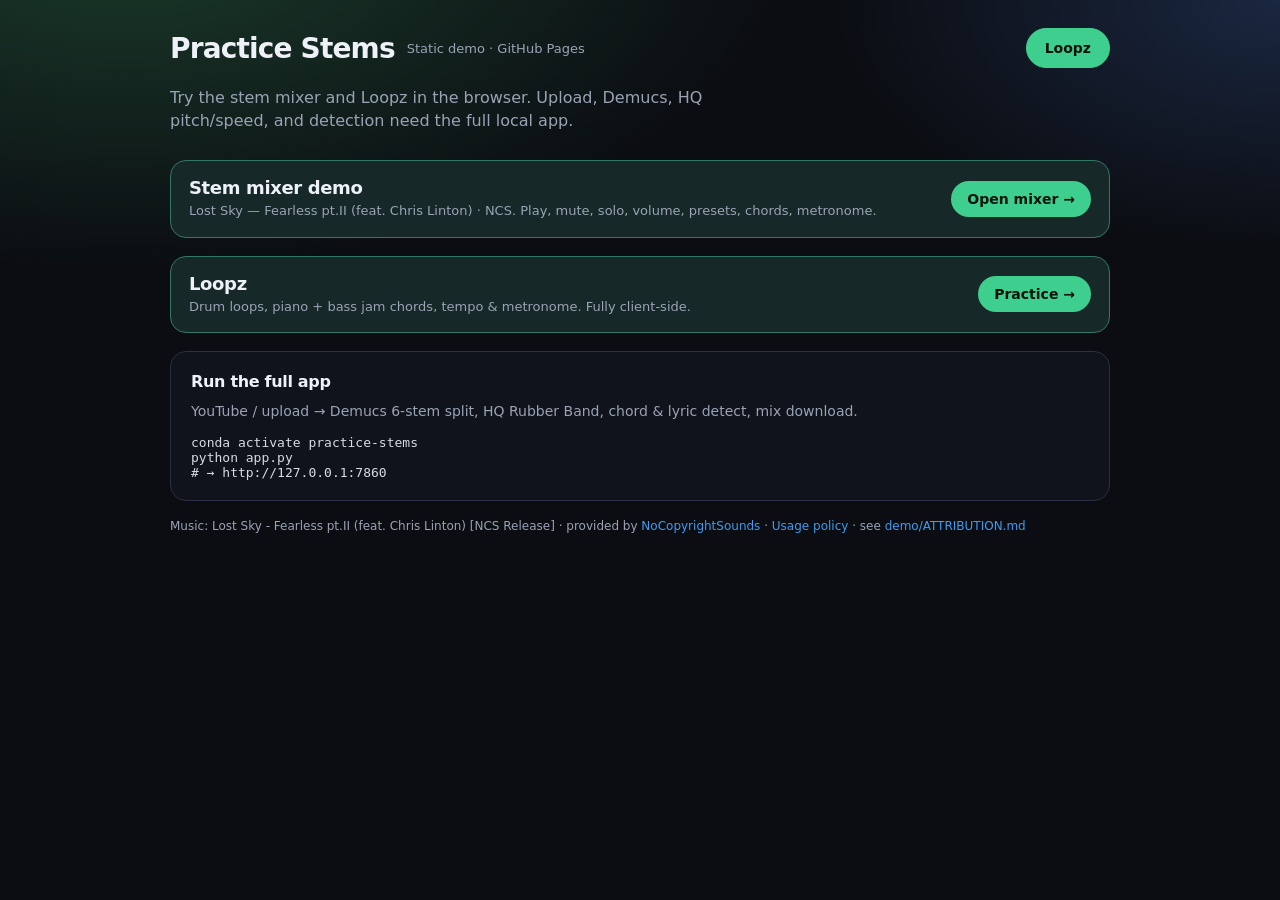
==== docs/index.html @ 2e57d0f7 "Add static demo for GitHub Pages with Loopz integration and attribution. - Introduced a static demo " ====
<!DOCTYPE html>
<html lang="en">
<head>
  <meta charset="UTF-8" />
  <meta name="viewport" content="width=device-width, initial-scale=1, viewport-fit=cover" />
  <meta name="theme-color" content="#0b0d12" />
  <title>Practice Stems · Demo</title>
  <link rel="stylesheet" href="static/app.css" />
</head>
<body>
  <div class="wrap">
    <div class="brand">
      <h1>Practice Stems</h1>
      <span class="tag">Static demo · GitHub Pages</span>
      <a class="btn primary brand-loopz" href="loopz.html">Loopz</a>
    </div>
    <div class="hero">
      <p>Try the stem mixer and Loopz in the browser. Upload, Demucs, HQ pitch/speed, and detection need the full local app.</p>
    </div>

    <a class="loopz-home-card" href="player.html">
      <div>
        <strong>Stem mixer demo</strong>
        <p>Lost Sky — Fearless pt.II (feat. Chris Linton) · NCS. Play, mute, solo, volume, presets, chords, metronome.</p>
      </div>
      <span class="loopz-home-go">Open mixer →</span>
    </a>

    <a class="loopz-home-card" href="loopz.html" style="margin-top: 12px;">
      <div>
        <strong>Loopz</strong>
        <p>Drum loops, piano + bass jam chords, tempo &amp; metronome. Fully client-side.</p>
      </div>
      <span class="loopz-home-go">Practice →</span>
    </a>

    <div class="card" style="margin-top: 18px;">
      <div class="library-head"><h2>Run the full app</h2></div>
      <p class="section-sub" style="margin-top:0">YouTube / upload → Demucs 6-stem split, HQ Rubber Band, chord &amp; lyric detect, mix download.</p>
      <pre style="margin:0;white-space:pre-wrap;font-size:13px;opacity:.9">conda activate practice-stems
python app.py
# → http://127.0.0.1:7860</pre>
    </div>

    <p class="footer-note">
      Music: Lost Sky - Fearless pt.II (feat. Chris Linton) [NCS Release] ·
      provided by <a href="https://ncs.io" target="_blank" rel="noopener">NoCopyrightSounds</a> ·
      <a href="https://ncs.io/usage-policy" target="_blank" rel="noopener">Usage policy</a> ·
      see <a href="demo/ATTRIBUTION.md">demo/ATTRIBUTION.md</a>
    </p>
  </div>
</body>
</html>
---- docs/static/app.css ----
:root {
  --bg0: #0b0d12;
  --bg1: #12151d;
  --bg2: #1a1f2b;
  --line: #2a3144;
  --text: #eef1f7;
  --muted: #9aa3b5;
  --accent: #3ecf8e;
  --accent2: #3d9cf0;
  --danger: #e85d5d;
  --solo: #f0b429;
  --radius: 16px;
  --font: "Avenir Next", "Segoe UI", system-ui, sans-serif;
}

* { box-sizing: border-box; }
html, body {
  margin: 0;
  min-height: 100%;
  background:
    radial-gradient(1200px 600px at 10% -10%, #1a3a2a 0%, transparent 55%),
    radial-gradient(900px 500px at 100% 0%, #1a2740 0%, transparent 50%),
    var(--bg0);
  color: var(--text);
  font-family: var(--font);
  -webkit-text-size-adjust: 100%;
  text-size-adjust: 100%;
}

a { color: var(--accent2); text-decoration: none; }
a:hover { text-decoration: underline; }

.wrap {
  max-width: 980px;
  margin: 0 auto;
  padding: 28px 20px 60px;
  padding-left: max(20px, env(safe-area-inset-left));
  padding-right: max(20px, env(safe-area-inset-right));
  padding-bottom: max(60px, env(safe-area-inset-bottom));
}

.brand {
  display: flex;
  align-items: center;
  flex-wrap: wrap;
  gap: 12px;
  margin-bottom: 8px;
}
.brand h1 {
  margin: 0;
  font-size: 28px;
  letter-spacing: -0.03em;
}
.brand .tag {
  color: var(--muted);
  font-size: 13px;
}
.brand-loopz {
  margin-left: auto;
  text-decoration: none;
}
.brand-loopz:hover {
  text-decoration: none;
}

.loopz-home-card {
  display: flex;
  align-items: center;
  justify-content: space-between;
  gap: 16px;
  margin: 0 0 18px;
  padding: 16px 18px;
  border: 1px solid color-mix(in srgb, var(--accent) 45%, var(--line));
  background: color-mix(in srgb, var(--accent) 10%, var(--bg1));
  border-radius: var(--radius);
  color: var(--text);
  text-decoration: none;
}
.loopz-home-card:hover {
  text-decoration: none;
  border-color: var(--accent);
}
.loopz-home-card strong {
  display: block;
  font-size: 18px;
  letter-spacing: -0.02em;
}
.loopz-home-card p {
  margin: 4px 0 0;
  color: var(--muted);
  font-size: 13px;
  line-height: 1.4;
}
.loopz-home-go {
  flex-shrink: 0;
  font-weight: 700;
  color: #04140c;
  background: var(--accent);
  border-radius: 999px;
  padding: 10px 16px;
  font-size: 14px;
}

.hero {
  margin: 18px 0 28px;
}
.hero p {
  margin: 8px 0 0;
  color: var(--muted);
  max-width: 540px;
  line-height: 1.45;
}

.card {
  background: color-mix(in srgb, var(--bg1) 88%, transparent);
  border: 1px solid var(--line);
  border-radius: var(--radius);
  padding: 20px;
  backdrop-filter: blur(8px);
}

.row {
  display: grid;
  gap: 12px;
  margin-bottom: 14px;
}
@media (min-width: 720px) {
  .row.two { grid-template-columns: 1fr 180px; align-items: end; }
}

label {
  display: block;
  font-size: 12px;
  color: var(--muted);
  margin-bottom: 6px;
  text-transform: uppercase;
  letter-spacing: 0.06em;
}

input[type="text"],
input[type="url"],
select,
input[type="file"] {
  width: 100%;
  border: 1px solid var(--line);
  background: var(--bg2);
  color: var(--text);
  border-radius: 10px;
  padding: 12px 14px;
  font-size: 15px;
}

input[type="file"] {
  padding: 10px;
}

.actions {
  display: flex;
  flex-wrap: wrap;
  gap: 10px;
  margin-top: 8px;
}

button, .btn {
  appearance: none;
  border: 1px solid var(--line);
  background: var(--bg2);
  color: var(--text);
  border-radius: 999px;
  padding: 11px 18px;
  font-size: 14px;
  font-weight: 600;
  cursor: pointer;
  text-decoration: none;
}
button:hover, .btn:hover {
  border-color: var(--accent2);
  text-decoration: none;
}
button.primary,
a.primary,
.btn.primary {
  background: var(--accent);
  border-color: var(--accent);
  color: #04140c;
}
a.primary:hover,
.btn.primary:hover {
  color: #04140c;
}
button:disabled {
  opacity: 0.45;
  cursor: not-allowed;
}

.device {
  font-size: 13px;
  color: var(--muted);
  margin-top: 14px;
}

.progress {
  margin-top: 16px;
  display: none;
}
.progress.on { display: block; }
.bar {
  height: 8px;
  background: var(--bg2);
  border-radius: 99px;
  overflow: hidden;
  border: 1px solid var(--line);
}
.bar > span {
  display: block;
  height: 100%;
  width: 0%;
  background: linear-gradient(90deg, var(--accent), var(--accent2));
  transition: width 0.25s ease;
}
.status {
  margin-top: 8px;
  font-size: 13px;
  color: var(--muted);
  white-space: pre-wrap;
}
.status.error { color: var(--danger); }

/* Player */
.player-top {
  display: flex;
  flex-wrap: wrap;
  gap: 12px;
  align-items: center;
  margin-bottom: 18px;
}
.player-nav {
  display: flex;
  flex-wrap: wrap;
  gap: 8px;
  align-items: center;
  width: 100%;
}
.player-top h1 {
  margin: 0;
  font-size: 22px;
  letter-spacing: -0.02em;
  flex: 1 1 100%;
  min-width: 0;
  overflow-wrap: anywhere;
  line-height: 1.25;
}
.transport {
  display: flex;
  flex-direction: column;
  gap: 10px;
  width: 100%;
}
.transport-primary,
.transport-secondary {
  display: flex;
  gap: 8px;
  flex-wrap: wrap;
  align-items: center;
}

.play-btn {
  position: relative;
  width: 52px;
  height: 52px;
  min-width: 52px;
  min-height: 52px;
  padding: 0;
  flex: 0 0 52px;
  display: inline-flex;
  align-items: center;
  justify-content: center;
  border-radius: 50%;
  border: none;
  background: var(--accent);
  color: #04140c;
  box-shadow: 0 6px 18px rgba(0, 0, 0, 0.28);
  overflow: hidden;
}
.play-btn:hover {
  border: none;
  filter: brightness(1.06);
}
.play-btn::before,
.play-btn::after {
  content: "";
  position: absolute;
  pointer-events: none;
}
/* triangle */
.play-btn::before {
  left: 19px;
  top: 15px;
  border-style: solid;
  border-width: 11px 0 11px 18px;
  border-color: transparent transparent transparent currentColor;
}
.play-btn::after {
  display: none;
}
/* II pause */
.play-btn.playing {
  background: var(--bg2);
  border: 1px solid var(--line);
  color: var(--text);
  box-shadow: none;
}
.play-btn.playing::before,
.play-btn.playing::after {
  display: block;
  top: 16px;
  width: 5px;
  height: 20px;
  border: none;
  border-radius: 1.5px;
  background: currentColor;
}
.play-btn.playing::before {
  left: 17px;
}
.play-btn.playing::after {
  left: 30px;
}

.transport-record {
  display: flex;
  flex-wrap: wrap;
  gap: 8px;
  align-items: center;
  width: 100%;
}

.record-wrap {
  display: inline-flex;
  align-items: stretch;
  gap: 6px;
  flex-wrap: wrap;
}
.record-wrap select {
  width: auto;
  min-width: 140px;
  max-width: 220px;
  margin: 0;
  padding: 8px 10px;
  font-size: 12px;
}
.rec-gain {
  display: inline-flex;
  align-items: center;
  gap: 6px;
  margin: 0;
  padding: 4px 8px;
  border: 1px solid var(--line);
  border-radius: 999px;
  background: var(--bg2);
  color: var(--muted);
  font-size: 12px;
  text-transform: none;
  letter-spacing: 0;
}
.rec-gain input[type="range"] {
  width: 88px;
  accent-color: var(--accent);
}
.rec-gain-val {
  min-width: 2.6em;
  font-variant-numeric: tabular-nums;
  color: var(--text);
}

.record-btn.on {
  background: color-mix(in srgb, var(--danger) 22%, var(--bg2));
  border-color: var(--danger);
  color: #ffd0d0;
  animation: recpulse 1.2s ease-in-out infinite;
}
@keyframes recpulse {
  0%, 100% { opacity: 1; }
  50% { opacity: 0.7; }
}

.more-wrap {
  position: relative;
  margin-left: auto;
}
.more-btn {
  min-width: 40px;
  font-size: 22px;
  line-height: 1;
  letter-spacing: 0.04em;
  padding: 6px 12px;
}
.more-menu {
  position: absolute;
  right: 0;
  top: calc(100% + 6px);
  z-index: 20;
  min-width: 180px;
  padding: 6px;
  border: 1px solid var(--line);
  border-radius: 12px;
  background: var(--bg1);
  box-shadow: 0 12px 32px rgba(0, 0, 0, 0.35);
  display: flex;
  flex-direction: column;
  gap: 4px;
}
.more-menu[hidden] {
  display: none;
}
.more-menu button {
  width: 100%;
  text-align: left;
  border-radius: 10px;
}
.more-sep {
  height: 1px;
  margin: 4px 2px;
  background: var(--line);
}
.more-field {
  display: flex;
  align-items: center;
  justify-content: space-between;
  gap: 10px;
  margin: 0;
  padding: 8px 10px;
  text-transform: none;
  letter-spacing: 0;
  font-size: 13px;
  color: var(--muted);
}
.more-field select {
  width: auto;
  min-width: 92px;
  margin: 0;
  padding: 6px 8px;
  font-size: 13px;
}

.sep-card h2 {
  margin: 0 0 6px;
  font-size: 18px;
}
.sep-sub {
  margin: 0 0 14px;
  color: var(--muted);
  font-size: 14px;
}

.takes-card {
  margin-top: 16px;
  position: relative;
  z-index: 1;
}
.takes-card h2 {
  margin: 0 0 4px;
  font-size: 16px;
  letter-spacing: -0.02em;
}
.takes-head {
  display: flex;
  flex-wrap: wrap;
  gap: 8px 14px;
  align-items: flex-start;
  justify-content: space-between;
  margin-bottom: 14px;
}
.takes-hint {
  margin: 0;
  color: var(--muted);
  font-size: 13px;
  line-height: 1.4;
  max-width: 42em;
}
.takes-count {
  color: var(--muted);
  font-size: 12px;
  font-variant-numeric: tabular-nums;
  padding-top: 4px;
}
.takes-empty {
  color: var(--muted);
  font-size: 13px;
  line-height: 1.45;
  padding: 14px 16px;
  border: 1px dashed var(--line);
  border-radius: 12px;
  background: color-mix(in srgb, var(--bg2) 70%, transparent);
}
.rec-strip {
  display: flex;
  align-items: center;
  gap: 10px;
  margin-bottom: 14px;
  padding: 10px 14px;
  border-radius: 12px;
  background: color-mix(in srgb, var(--danger) 16%, var(--bg2));
  border: 1px solid color-mix(in srgb, var(--danger) 45%, var(--line));
}
.rec-strip[hidden] {
  display: none;
}
.rec-dot {
  width: 9px;
  height: 9px;
  border-radius: 50%;
  background: var(--danger);
  box-shadow: 0 0 0 4px color-mix(in srgb, var(--danger) 25%, transparent);
  animation: recpulse 1.1s ease-in-out infinite;
}
.rec-timer {
  font-variant-numeric: tabular-nums;
  font-weight: 700;
  min-width: 3.2em;
}
.rec-strip-lab {
  flex: 1;
  font-size: 13px;
  color: #ffd0d0;
}
.rec-mic-lab {
  font-size: 12px;
  color: #ffd0d0;
  max-width: 180px;
  overflow: hidden;
  text-overflow: ellipsis;
  white-space: nowrap;
}
.take-preview {
  margin-bottom: 14px;
  padding: 14px;
  border: 1px solid color-mix(in srgb, var(--accent) 40%, var(--line));
  border-radius: 12px;
  background: color-mix(in srgb, var(--accent) 8%, var(--bg2));
}
.take-preview[hidden] {
  display: none;
}
.take-preview-head {
  display: flex;
  flex-wrap: wrap;
  gap: 8px 12px;
  align-items: baseline;
  margin-bottom: 10px;
}
.take-preview audio {
  width: 100%;
  height: 36px;
}
.take-preview-actions {
  display: flex;
  gap: 8px;
  margin-top: 10px;
}
.takes-table-wrap {
  overflow-x: auto;
}
.takes-table[hidden],
.takes-empty[hidden] {
  display: none;
}
.takes-table {
  width: 100%;
  border-collapse: collapse;
}
.takes-table th {
  text-align: left;
  font-size: 11px;
  font-weight: 650;
  color: var(--muted);
  text-transform: uppercase;
  letter-spacing: 0.06em;
  padding: 0 10px 8px;
  border-bottom: 1px solid var(--line);
}
.takes-table td {
  padding: 10px;
  border-bottom: 1px solid color-mix(in srgb, var(--line) 70%, transparent);
  vertical-align: middle;
}
.takes-table .take-num {
  font-variant-numeric: tabular-nums;
  font-weight: 700;
  width: 52px;
  color: var(--muted);
}
.takes-table .take-when {
  white-space: nowrap;
  font-size: 13px;
}
.takes-table .take-play {
  min-width: 180px;
  width: 42%;
}
.takes-table .take-play audio {
  width: 100%;
  height: 32px;
  vertical-align: middle;
}
.takes-table .take-del-cell {
  width: 44px;
  text-align: right;
}
.take-del {
  min-width: 36px;
  padding: 6px 10px;
  color: var(--muted);
}
.take-del:hover {
  color: #fff;
  border-color: var(--danger);
  background: var(--danger);
}

.speed-wrap {
  display: inline-flex;
  align-items: center;
  gap: 6px;
  margin: 0;
  color: var(--muted);
  font-size: 12px;
  text-transform: none;
  letter-spacing: 0;
}
.speed-wrap select {
  min-width: 72px;
  padding: 8px 10px;
  border-radius: 10px;
  border: 1px solid var(--line);
  background: var(--bg2);
  color: var(--text);
  font: inherit;
}

.key-wrap {
  display: inline-flex;
  align-items: center;
  gap: 4px;
  color: var(--muted);
  font-size: 12px;
  flex-shrink: 0;
}
.key-wrap > span:first-child {
  margin-right: 2px;
}
.key-wrap button {
  min-width: 36px;
  padding: 8px 10px;
  border-radius: 10px;
  font-weight: 600;
}
.key-val {
  min-width: 72px;
  text-align: center;
  font-variant-numeric: tabular-nums;
  color: var(--text);
  font-weight: 700;
  font-size: 15px;
  white-space: nowrap;
}

.chord-head-actions {
  display: flex;
  flex-wrap: wrap;
  gap: 10px;
  align-items: center;
}

.preview-top {
  display: flex;
  flex-wrap: wrap;
  gap: 12px;
  align-items: center;
}
.preview-top audio {
  flex: 1;
  min-width: 200px;
}

.metro-bpm {
  font-size: 12px;
  color: var(--muted);
  font-variant-numeric: tabular-nums;
  white-space: nowrap;
}

.metro-panel {
  margin: 0 0 16px;
  padding: 12px 14px;
  border: 1px solid var(--line);
  border-radius: 12px;
  background: var(--bg2);
}
.metro-panel-head {
  display: flex;
  align-items: center;
  justify-content: space-between;
  gap: 12px;
  margin-bottom: 12px;
}
.metro-panel-head strong {
  font-size: 14px;
}
.metro-panel-grid {
  display: flex;
  flex-wrap: wrap;
  gap: 14px 18px;
  align-items: center;
}
.metro-field {
  display: inline-flex;
  align-items: center;
  gap: 8px;
  margin: 0;
  font-size: 12px;
  color: var(--muted);
}
.metro-field select,
.metro-field input[type="range"] {
  accent-color: var(--accent);
}
.metro-field select {
  min-width: 110px;
  padding: 8px 10px;
  border-radius: 10px;
  border: 1px solid var(--line);
  background: var(--bg);
  color: var(--text);
  font: inherit;
}
.metro-field input[type="range"] {
  width: 120px;
}
.metro-val {
  min-width: 36px;
  color: var(--text);
  font-variant-numeric: tabular-nums;
}
.metro-check {
  user-select: none;
}
.metro-check input {
  width: 16px;
  height: 16px;
  accent-color: var(--accent);
}
#metroSettingsBtn.on {
  outline: 2px solid var(--accent);
  border-color: var(--accent);
  color: var(--accent);
}

.seek-row {
  display: grid;
  grid-template-columns: 52px 1fr 52px;
  gap: 10px;
  align-items: center;
  margin: 8px 0 18px;
}
.seek-row input[type="range"] { width: 100%; accent-color: var(--accent); }
.time { font-size: 12px; color: var(--muted); font-variant-numeric: tabular-nums; }

.presets {
  display: flex;
  flex-wrap: wrap;
  gap: 8px;
  margin-bottom: 16px;
}
.presets button {
  padding: 8px 12px;
  font-size: 12px;
}
.presets button.on {
  outline: 2px solid var(--accent);
}

.stems {
  display: grid;
  gap: 10px;
}
.stem {
  display: grid;
  grid-template-columns: 88px 1fr 48px auto auto;
  gap: 10px;
  align-items: center;
  background: var(--bg2);
  border: 1px solid var(--line);
  border-radius: 12px;
  padding: 12px 14px;
}
.stem .name {
  font-weight: 700;
  text-transform: capitalize;
  font-size: 14px;
}
.stem input[type="range"] { width: 100%; accent-color: var(--accent2); }
.vol {
  font-size: 12px;
  color: var(--muted);
  text-align: right;
  font-variant-numeric: tabular-nums;
}
button.mute.on {
  background: var(--danger);
  border-color: var(--danger);
  color: #fff;
}
button.solo.on {
  background: var(--solo);
  border-color: var(--solo);
  color: #1a1400;
}

.footer-note {
  margin-top: 18px;
  color: var(--muted);
  font-size: 12px;
}

.library-head {
  display: flex;
  align-items: center;
  justify-content: space-between;
  gap: 12px;
  margin-bottom: 12px;
}
.library-head h2 {
  margin: 0;
  font-size: 16px;
  letter-spacing: -0.02em;
}
button.ghost,
a.ghost {
  padding: 6px 12px;
  font-size: 12px;
  background: transparent;
  display: inline-flex;
  align-items: center;
  text-decoration: none;
  color: var(--text);
  border: 1px solid var(--line);
  border-radius: 999px;
  font-weight: 600;
}
a.ghost:hover {
  text-decoration: none;
  border-color: var(--accent2);
}

.song-list {
  display: grid;
  gap: 8px;
  width: 100%;
  grid-template-columns: 1fr;
}
.song-row {
  display: flex;
  gap: 12px;
  align-items: center;
  justify-content: space-between;
  min-width: 0;
  width: 100%;
  padding: 14px 16px;
  border-radius: 12px;
  border: 1px solid var(--line);
  background: var(--bg2);
  color: inherit;
  text-decoration: none;
  cursor: pointer;
  transition: border-color 0.15s ease, background 0.15s ease;
}
a.song-row:hover {
  border-color: var(--accent2);
  background: color-mix(in srgb, var(--accent2) 8%, var(--bg2));
  text-decoration: none;
  color: inherit;
}
.song-main { min-width: 0; flex: 1 1 auto; }
.song-title {
  font-weight: 650;
  font-size: 14px;
  overflow: hidden;
  text-overflow: ellipsis;
  white-space: nowrap;
}
.song-meta {
  font-size: 12px;
  color: var(--muted);
  margin-top: 2px;
  line-height: 1.35;
  overflow-wrap: anywhere;
  word-break: break-word;
}
.song-row .btn-del {
  appearance: none;
  flex-shrink: 0;
  width: 36px;
  height: 36px;
  padding: 0;
  border-radius: 10px;
  border: 1px solid var(--line);
  background: var(--bg1);
  color: var(--muted);
  font-size: 14px;
  font-weight: 700;
  cursor: pointer;
  line-height: 1;
}
.song-row .btn-del:hover {
  border-color: var(--danger);
  color: var(--danger);
  background: color-mix(in srgb, var(--danger) 12%, var(--bg1));
}
button.danger {
  background: color-mix(in srgb, var(--danger) 20%, var(--bg2));
  border-color: var(--danger);
  color: #ffd7d7;
}
.song-list .empty {
  color: var(--muted);
  font-size: 13px;
  padding: 12px 4px;
}
.song-list .empty.error { color: var(--danger); }

.section-title {
  margin: 28px 0 6px;
  font-size: 18px;
  letter-spacing: -0.02em;
}
.section-sub {
  margin: 0 0 16px;
  color: var(--muted);
  font-size: 14px;
}

.preview-card audio {
  width: 100%;
  margin-bottom: 8px;
  display: block;
}

.key-bar {
  display: flex;
  flex-wrap: wrap;
  align-items: center;
  gap: 8px;
  margin: 4px 0 8px;
  padding: 10px 12px;
  border-radius: 12px;
  border: 1px solid var(--line);
  background: var(--bg1);
  position: relative;
  z-index: 2;
}
.key-bar-label {
  font-size: 12px;
  color: var(--muted);
  margin-right: 2px;
}
.key-btn {
  min-width: 40px;
  height: 40px;
  padding: 0 12px;
  border-radius: 10px;
  font-size: 18px;
  font-weight: 700;
  cursor: pointer;
  touch-action: manipulation;
}
.key-hint {
  font-size: 12px;
  color: var(--muted);
  margin-left: auto;
}

.analysis-grid {
  display: grid;
  gap: 14px;
}
@media (min-width: 800px) {
  .analysis-grid { grid-template-columns: repeat(3, 1fr); }
}

.analysis-card {
  background: color-mix(in srgb, var(--bg1) 88%, transparent);
  border: 1px solid var(--line);
  border-radius: var(--radius);
  padding: 16px;
  display: flex;
  flex-direction: column;
  gap: 10px;
}
.analysis-card h3 {
  margin: 0;
  font-size: 16px;
}
.analysis-card p {
  margin: 0;
  color: var(--muted);
  font-size: 13px;
  line-height: 1.4;
  flex: 1;
}
.analysis-card .card-status {
  font-size: 13px;
  font-weight: 650;
  color: var(--accent);
}
.analysis-card.muted-card .card-status { color: var(--muted); }
.analysis-card .card-actions {
  display: flex;
  flex-wrap: wrap;
  gap: 8px;
  align-items: center;
}
.analysis-card .progress {
  margin-top: 4px;
}
.analysis-card a.btn {
  display: inline-flex;
  align-items: center;
  text-decoration: none;
}

.chord-player {
  margin-top: 18px;
}
.chord-player-head {
  display: flex;
  flex-wrap: wrap;
  gap: 12px;
  align-items: flex-start;
  justify-content: space-between;
  margin-bottom: 14px;
}
.chord-player h2 {
  margin: 0;
  font-size: 18px;
  letter-spacing: -0.02em;
}
.chord-player-sub {
  margin: 4px 0 0;
  color: var(--muted);
  font-size: 13px;
}
.chord-view-toggle {
  display: inline-flex;
  gap: 6px;
}
.chord-view-toggle button {
  padding: 8px 12px;
  font-size: 12px;
}
.chord-view-toggle button.on {
  outline: 2px solid var(--accent);
  border-color: var(--accent);
}

.chord-now-row {
  display: grid;
  grid-template-columns: minmax(56px, 1fr) minmax(140px, 1.6fr) minmax(56px, 1fr) minmax(56px, 0.85fr);
  gap: 10px;
  align-items: stretch;
  margin-bottom: 14px;
}
@media (max-width: 640px) {
  .chord-now-row {
    grid-template-columns: 1fr 1.4fr 1fr;
  }
  #chordNext2 { display: none; }
}
.chord-side {
  appearance: none;
  border: 1px solid var(--line);
  background: var(--bg2);
  color: var(--muted);
  border-radius: 14px;
  font-size: 22px;
  font-weight: 700;
  cursor: pointer;
  min-height: 88px;
}
.chord-side.dim { opacity: 0.7; font-size: 18px; }
.chord-side:disabled {
  opacity: 0.35;
  cursor: default;
}
.chord-now-wrap {
  display: flex;
  flex-direction: column;
  align-items: center;
  justify-content: center;
  gap: 6px;
  border: 1px solid color-mix(in srgb, var(--accent) 45%, var(--line));
  background: color-mix(in srgb, var(--accent) 12%, var(--bg2));
  border-radius: 16px;
  padding: 12px 10px;
  min-height: 88px;
}
.chord-now {
  font-size: clamp(36px, 8vw, 56px);
  font-weight: 750;
  letter-spacing: -0.04em;
  line-height: 1;
}
.chord-now-meta {
  font-size: 12px;
  color: var(--muted);
  font-variant-numeric: tabular-nums;
}

.chord-sheet-scroll {
  display: flex;
  gap: 8px;
  overflow-x: auto;
  padding: 8px 4px 14px;
  scroll-snap-type: x mandatory;
  -webkit-overflow-scrolling: touch;
  margin-bottom: 10px;
}
.chord-chip {
  flex: 0 0 auto;
  scroll-snap-align: center;
  appearance: none;
  border: 1px solid var(--line);
  background: var(--bg2);
  color: var(--text);
  border-radius: 14px;
  padding: 12px 14px;
  min-width: 72px;
  cursor: pointer;
  display: flex;
  flex-direction: column;
  align-items: center;
  gap: 4px;
}
.chord-chip-lab {
  font-size: 22px;
  font-weight: 750;
  letter-spacing: -0.03em;
}
.chord-chip-t {
  font-size: 11px;
  color: var(--muted);
  font-variant-numeric: tabular-nums;
}
.chord-chip.active {
  border-color: var(--accent);
  outline: 2px solid var(--accent);
  background: color-mix(in srgb, var(--accent) 16%, var(--bg2));
}

.chord-timeline {
  position: relative;
  height: 36px;
  margin-top: 4px;
  border-radius: 8px;
  border: 1px solid var(--line);
  background: var(--bg2);
  overflow: hidden;
}
.chord-seg {
  position: absolute;
  top: 0;
  bottom: 0;
  border: none;
  border-right: 1px solid color-mix(in srgb, var(--line) 70%, transparent);
  background: color-mix(in srgb, var(--accent2) 28%, var(--bg2));
  color: var(--text);
  font-size: 10px;
  font-weight: 650;
  padding: 0 2px;
  overflow: hidden;
  text-overflow: ellipsis;
  white-space: nowrap;
  cursor: pointer;
}
.chord-seg.alt {
  background: color-mix(in srgb, var(--accent) 22%, var(--bg2));
}
.chord-seg.active {
  background: color-mix(in srgb, var(--accent) 55%, var(--bg2));
  z-index: 2;
  box-shadow: inset 0 0 0 1px var(--accent);
}
.chord-seg:hover {
  filter: brightness(1.15);
  z-index: 1;
}

button.hq-toggle.on {
  outline: 2px solid var(--accent);
  border-color: var(--accent);
  color: var(--accent);
}

/* —— Mobile —— */
@media (max-width: 720px) {
  .wrap {
    padding: 16px 14px 48px;
    padding-left: max(14px, env(safe-area-inset-left));
    padding-right: max(14px, env(safe-area-inset-right));
    padding-bottom: max(48px, calc(16px + env(safe-area-inset-bottom)));
  }

  .brand {
    flex-wrap: wrap;
    gap: 4px 10px;
    margin-bottom: 4px;
  }
  .brand h1 {
    font-size: 24px;
  }
  .brand .tag {
    width: auto;
    flex: 1 1 140px;
  }
  .brand-loopz {
    margin-left: 0;
  }

  .hero {
    margin: 12px 0 18px;
  }
  .hero p {
    font-size: 15px;
  }
  .loopz-home-card {
    flex-wrap: wrap;
    padding: 14px;
  }
  .loopz-home-go {
    width: 100%;
    text-align: center;
  }

  .card {
    padding: 14px;
  }

  /* Avoid iOS zoom on focus */
  input[type="text"],
  input[type="url"],
  input[type="file"],
  select,
  textarea {
    font-size: 16px;
  }

  button, .btn {
    min-height: 44px;
    padding: 12px 16px;
    touch-action: manipulation;
  }
  button.ghost {
    min-height: 40px;
    padding: 8px 12px;
  }

  .actions {
    flex-direction: column;
  }
  .actions button {
    width: 100%;
  }

  .library-head {
    align-items: flex-start;
  }

  .song-row {
    padding: 12px;
    gap: 10px;
    align-items: flex-start;
  }
  .song-title {
    white-space: normal;
    overflow: visible;
    text-overflow: unset;
    line-height: 1.3;
  }
  .song-row .btn-del {
    width: 44px;
    height: 44px;
    margin-top: 0;
  }

  .player-top {
    gap: 10px;
    margin-bottom: 14px;
  }
  .player-top h1 {
    font-size: 20px;
  }

  .transport-primary {
    width: 100%;
  }
  .transport-primary .primary:not(.play-btn) {
    flex: 1 1 auto;
    min-width: 96px;
  }
  .transport-primary .play-btn {
    flex: 0 0 52px;
    width: 52px;
    min-width: 52px;
  }
  .transport-primary .bpm-wrap,
  .transport-primary .key-wrap {
    width: 100%;
    justify-content: space-between;
    padding: 8px 10px;
    border: 1px solid var(--line);
    border-radius: 12px;
    background: var(--bg2);
  }
  .transport-primary .bpm-wrap .key-val,
  .transport-primary .key-wrap .key-val {
    flex: 1;
    font-size: 16px;
  }
  .transport-primary .bpm-wrap button,
  .transport-primary .key-wrap button {
    min-width: 44px;
    min-height: 44px;
    padding: 8px 12px;
  }
  .transport-primary .key-val {
    flex: 1;
    font-size: 16px;
  }
  .transport-secondary {
    width: 100%;
    padding-bottom: 2px;
    overflow-x: auto;
    flex-wrap: nowrap;
    -webkit-overflow-scrolling: touch;
    scrollbar-width: thin;
  }
  .transport-secondary > * {
    flex: 0 0 auto;
  }
  .transport-secondary .speed-wrap {
    white-space: nowrap;
  }

  .seek-row {
    grid-template-columns: 44px 1fr 44px;
    gap: 8px;
    margin: 6px 0 14px;
  }
  .seek-row input[type="range"] {
    height: 28px;
  }

  .presets {
    flex-wrap: nowrap;
    overflow-x: auto;
    gap: 8px;
    padding-bottom: 6px;
    margin-bottom: 12px;
    -webkit-overflow-scrolling: touch;
    scrollbar-width: thin;
  }
  .presets button {
    flex: 0 0 auto;
    min-height: 40px;
    padding: 10px 14px;
    font-size: 13px;
  }

  .stem {
    grid-template-columns: 1fr auto auto;
    grid-template-areas:
      "name mute solo"
      "fader fader fader"
      "vol vol vol";
    gap: 8px 10px;
    padding: 12px;
  }
  .stem .name {
    grid-area: name;
    font-size: 15px;
  }
  .stem input[type="range"] {
    grid-area: fader;
    height: 28px;
  }
  .stem .vol {
    grid-area: vol;
    text-align: left;
  }
  .stem .mute {
    grid-area: mute;
    min-width: 64px;
    min-height: 40px;
    padding: 8px 12px;
  }
  .stem .solo {
    grid-area: solo;
    min-width: 64px;
    min-height: 40px;
    padding: 8px 12px;
  }

  .metro-panel-grid {
    flex-direction: column;
    align-items: stretch;
    gap: 12px;
  }
  .metro-field {
    width: 100%;
    justify-content: space-between;
  }
  .metro-field input[type="range"] {
    flex: 1;
    width: auto;
    max-width: none;
    height: 28px;
  }
  .metro-field select {
    flex: 1;
    font-size: 16px;
  }

  .preview-top audio,
  .preview-card audio {
    width: 100%;
    min-width: 0;
  }

  .key-bar {
    gap: 6px;
  }
  .key-hint {
    width: 100%;
    margin-left: 0;
    order: 10;
  }
  .key-btn {
    min-width: 48px;
    height: 48px;
  }

  .section-title {
    margin: 22px 0 4px;
    font-size: 17px;
  }

  .analysis-card .card-actions {
    flex-direction: column;
    align-items: stretch;
  }
  .analysis-card .card-actions button,
  .analysis-card .card-actions a.btn {
    width: 100%;
    justify-content: center;
  }

  .chord-player-head {
    flex-direction: column;
    align-items: stretch;
  }
  .chord-view-toggle {
    width: 100%;
  }
  .chord-view-toggle button {
    flex: 1;
    min-height: 40px;
  }

  .chord-now-row {
    grid-template-columns: 1fr 1.5fr 1fr;
    gap: 8px;
  }
  .chord-side {
    min-height: 72px;
    font-size: 18px;
    border-radius: 12px;
  }
  .chord-now-wrap {
    min-height: 72px;
    padding: 10px 8px;
  }
  .chord-now {
    font-size: clamp(28px, 10vw, 44px);
  }

  .chord-chip {
    min-width: 68px;
    padding: 14px 12px;
  }
  .chord-chip-lab {
    font-size: 20px;
  }

  .chord-timeline {
    height: 44px;
  }
  .chord-seg {
    font-size: 11px;
  }
}

@media (max-width: 400px) {
  .brand h1 {
    font-size: 22px;
  }
  .stem .mute,
  .stem .solo {
    min-width: 56px;
    font-size: 13px;
    padding: 8px 10px;
  }
}

/* —— Loopz —— */
.loopz-hero-row {
  display: flex;
  flex-wrap: wrap;
  gap: 10px 18px;
  align-items: baseline;
  margin-bottom: 14px;
}
.loopz-hero-row h1 {
  margin: 0;
  font-size: 22px;
  letter-spacing: -0.02em;
}
.loopz-sub {
  margin: 0;
  color: var(--muted);
  font-size: 13px;
}

.loopz-now {
  display: flex;
  flex-wrap: wrap;
  align-items: center;
  gap: 8px 14px;
  margin-bottom: 16px;
}
.loopz-now-name {
  font-size: 18px;
  font-weight: 700;
  letter-spacing: -0.02em;
}
.loopz-now-meta {
  color: var(--muted);
  font-size: 13px;
}

.tempo-hero {
  display: grid;
  grid-template-columns: auto 1fr auto;
  gap: 12px;
  align-items: center;
  margin-bottom: 8px;
}
.tempo-hero .bpm-readout {
  min-width: 108px;
  text-align: center;
}
.tempo-hero .bpm-num {
  font-size: 44px;
  font-weight: 750;
  letter-spacing: -0.04em;
  font-variant-numeric: tabular-nums;
  line-height: 1;
}
.tempo-hero .bpm-lab {
  display: block;
  font-size: 11px;
  color: var(--muted);
  letter-spacing: 0.08em;
  text-transform: uppercase;
  margin-top: 4px;
}
.tempo-hero .bpm-num.pulse {
  color: var(--accent);
}
.tempo-btns {
  display: flex;
  flex-direction: column;
  gap: 6px;
}
.tempo-btns button {
  min-width: 48px;
  padding: 8px 10px;
}
.tempo-slider-wrap {
  display: flex;
  flex-direction: column;
  gap: 6px;
  min-width: 0;
}
.tempo-slider-wrap input[type="range"] {
  width: 100%;
  accent-color: var(--accent);
}
.tempo-hint {
  display: flex;
  justify-content: space-between;
  font-size: 11px;
  color: var(--muted);
}

.loopz-vols {
  display: grid;
  gap: 12px;
  margin: 16px 0 4px;
}
@media (min-width: 640px) {
  .loopz-vols { grid-template-columns: 1fr 1fr; }
}

.jam-toggle {
  display: inline-flex;
  align-items: center;
  gap: 8px;
  margin: 0;
  text-transform: none;
  letter-spacing: 0;
  font-size: 13px;
  color: var(--text);
  cursor: pointer;
}
.jam-toggle input {
  width: 16px;
  height: 16px;
  accent-color: var(--accent);
}

.jam-now-row {
  display: flex;
  flex-wrap: wrap;
  align-items: center;
  gap: 16px;
  margin: 8px 0 14px;
}
.jam-now-wrap {
  flex: 1 1 140px;
}
.jam-now {
  font-size: clamp(36px, 8vw, 56px);
  font-weight: 750;
  letter-spacing: -0.04em;
  line-height: 1;
}
.jam-now-meta {
  margin-top: 6px;
  font-size: 13px;
  color: var(--muted);
}
.jam-next-col {
  display: flex;
  flex-direction: column;
  gap: 4px;
  min-width: 64px;
}
.jam-next-lab {
  font-size: 11px;
  color: var(--muted);
  text-transform: uppercase;
  letter-spacing: 0.06em;
}
.jam-next {
  font-size: 22px;
  font-weight: 700;
  color: var(--muted);
}
.jam-key {
  margin-left: auto;
}

.jam-prog-row {
  display: flex;
  flex-wrap: wrap;
  gap: 6px;
  margin-bottom: 14px;
}
.jam-chip {
  appearance: none;
  border: 1px solid var(--line);
  background: var(--bg2);
  color: var(--text);
  border-radius: 10px;
  padding: 8px 12px;
  font-weight: 700;
  font-size: 14px;
  cursor: pointer;
}
.jam-chip.on {
  outline: 2px solid var(--accent);
  border-color: var(--accent);
  background: color-mix(in srgb, var(--accent) 16%, var(--bg2));
}

.jam-edit {
  display: grid;
  grid-template-columns: 1fr auto;
  gap: 8px;
  align-items: end;
  margin-bottom: 12px;
}
.jam-edit label {
  grid-column: 1 / -1;
  margin-bottom: 0;
}
.jam-edit input[type="text"] {
  min-width: 0;
}

@media (max-width: 720px) {
  .jam-key {
    width: 100%;
    margin-left: 0;
    justify-content: space-between;
    padding: 8px 10px;
    border: 1px solid var(--line);
    border-radius: 12px;
    background: var(--bg2);
  }
  .jam-edit {
    grid-template-columns: 1fr;
  }
  .jam-edit button {
    width: 100%;
  }
}
.loopz-vol {
  display: grid;
  grid-template-columns: 72px 1fr 44px;
  gap: 10px;
  align-items: center;
  margin: 0;
  text-transform: none;
  letter-spacing: 0;
  font-size: 13px;
  color: var(--text);
}
.loopz-vol input[type="range"] {
  width: 100%;
  accent-color: var(--accent);
}
.loopz-vol .vol {
  text-align: right;
}

.loopz-transport {
  display: flex;
  flex-wrap: wrap;
  gap: 8px;
  align-items: center;
  margin-top: 16px;
}
.loopz-checks {
  display: flex;
  flex-wrap: wrap;
  gap: 12px 16px;
  align-items: center;
  margin-top: 12px;
}
.loopz-checks label {
  display: inline-flex;
  align-items: center;
  gap: 8px;
  margin: 0;
  text-transform: none;
  letter-spacing: 0;
  font-size: 13px;
  color: var(--text);
  cursor: pointer;
}
.loopz-checks input[type="checkbox"] {
  width: 16px;
  height: 16px;
  accent-color: var(--accent);
}
.loopz-checks select {
  width: auto;
  min-width: 72px;
  padding: 8px 10px;
  border-radius: 10px;
}

.beat-strip {
  display: grid;
  grid-template-columns: repeat(16, 1fr);
  gap: 4px;
  margin: 16px 0 4px;
}
.beat-cell {
  height: 14px;
  border-radius: 4px;
  background: var(--bg2);
  border: 1px solid var(--line);
}
.beat-cell.down {
  background: color-mix(in srgb, var(--accent2) 22%, var(--bg2));
}
.beat-cell.on {
  background: var(--accent);
  border-color: var(--accent);
}

.loopz-filters {
  display: flex;
  flex-wrap: wrap;
  gap: 8px;
  margin-bottom: 12px;
}
.loopz-filters button.on {
  outline: 2px solid var(--accent);
  border-color: var(--accent);
}

.loop-grid {
  display: grid;
  gap: 8px;
}
@media (min-width: 640px) {
  .loop-grid { grid-template-columns: 1fr 1fr; }
}
.loop-card {
  text-align: left;
  border-radius: 14px;
  padding: 12px 14px;
  width: 100%;
  display: flex;
  flex-direction: column;
  align-items: flex-start;
  gap: 4px;
}
.loop-card .loop-name {
  font-size: 15px;
}
.loop-card .loop-meta {
  font-size: 12px;
  font-weight: 500;
  color: var(--muted);
}
.loop-card.on {
  outline: 2px solid var(--accent);
  border-color: var(--accent);
  background: color-mix(in srgb, var(--accent) 12%, var(--bg2));
}

.loopz-drums {
  display: grid;
  gap: 8px;
  margin-top: 16px;
}
.loopz-drum {
  display: grid;
  grid-template-columns: 70px 1fr 52px auto;
  gap: 10px;
  align-items: center;
  background: var(--bg2);
  border: 1px solid var(--line);
  border-radius: 12px;
  padding: 10px 12px;
}
.loopz-drum .name {
  font-weight: 700;
  font-size: 13px;
  text-transform: capitalize;
}
.loopz-drum input[type="range"] {
  width: 100%;
  accent-color: var(--accent2);
}
.loopz-drum.muted .name { color: var(--muted); }

@media (max-width: 720px) {
  .tempo-hero {
    grid-template-columns: 1fr auto;
  }
  .tempo-hero .bpm-readout {
    grid-column: 1 / -1;
    min-width: 0;
  }
  .tempo-hero .bpm-num {
    font-size: 52px;
  }
  .tempo-slider-wrap {
    grid-column: 1 / 2;
  }
  .loopz-drum {
    grid-template-columns: 64px 1fr 40px;
  }
  .loopz-drum .mute {
    grid-column: 1 / -1;
    width: 100%;
  }
}
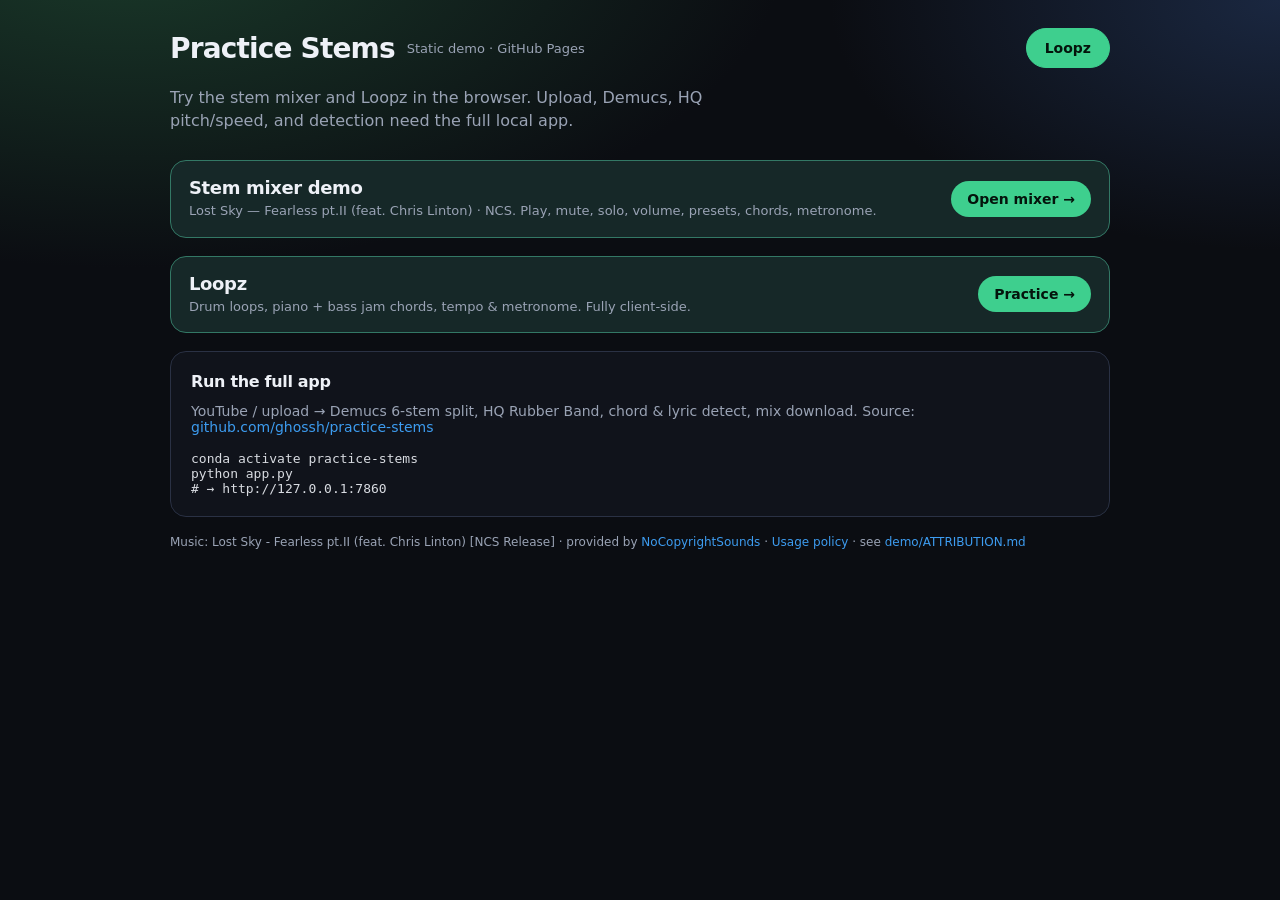
==== commit be28b121: "Update documentation to include source attribution for demo app. - Added a link to the GitHub reposi" ====
--- a/docs/index.html
+++ b/docs/index.html
@@ -36,7 +36,8 @@
 
     <div class="card" style="margin-top: 18px;">
       <div class="library-head"><h2>Run the full app</h2></div>
-      <p class="section-sub" style="margin-top:0">YouTube / upload → Demucs 6-stem split, HQ Rubber Band, chord &amp; lyric detect, mix download.</p>
+      <p class="section-sub" style="margin-top:0">YouTube / upload → Demucs 6-stem split, HQ Rubber Band, chord &amp; lyric detect, mix download.
+        Source: <a href="https://github.com/ghossh/practice-stems" target="_blank" rel="noopener">github.com/ghossh/practice-stems</a></p>
       <pre style="margin:0;white-space:pre-wrap;font-size:13px;opacity:.9">conda activate practice-stems
 python app.py
 # → http://127.0.0.1:7860</pre>
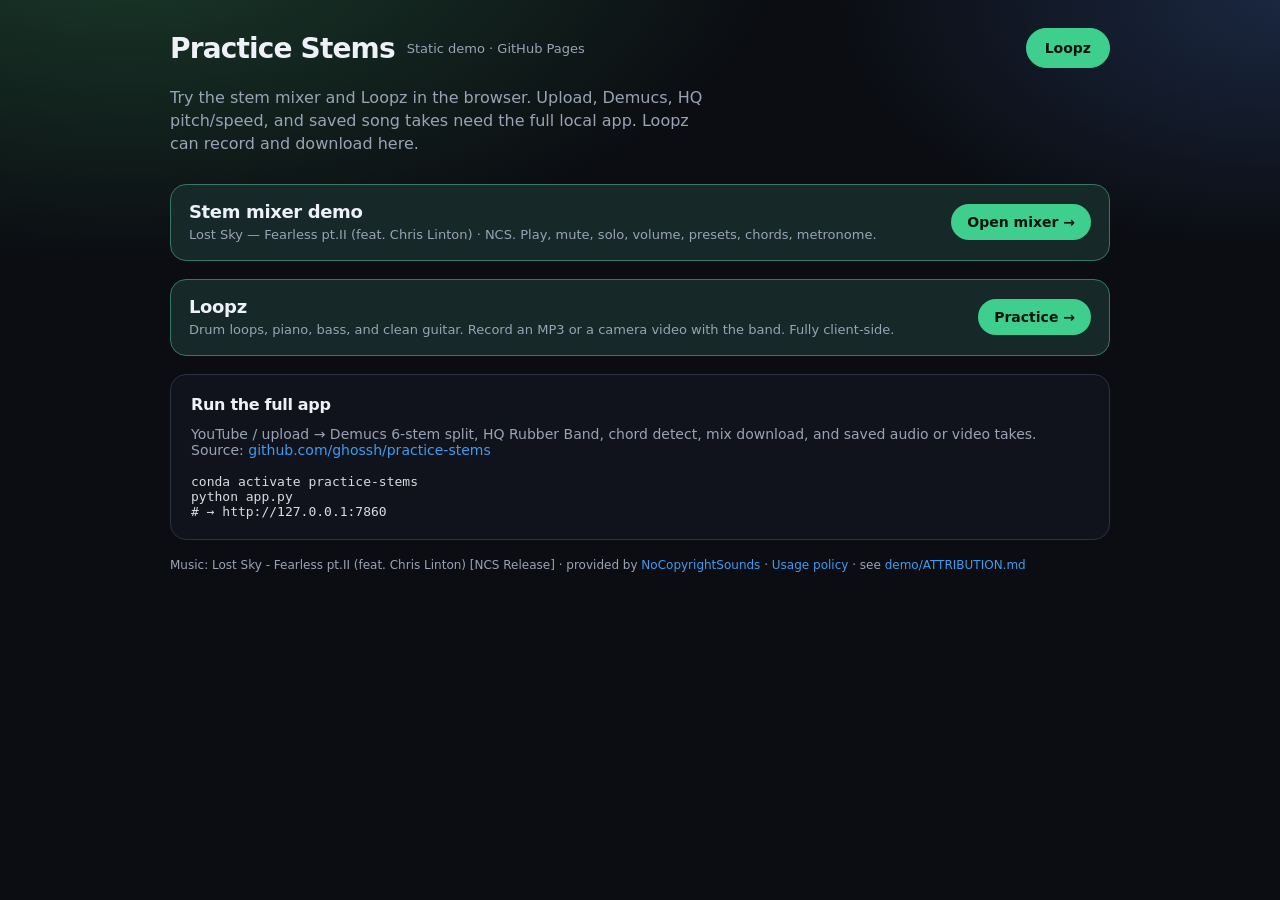
==== commit 16dc1efd: "Enhance Loopz functionality and recording features in documentation and UI - Updated README.md to re" ====
--- a/docs/index.html
+++ b/docs/index.html
@@ -15,7 +15,7 @@
       <a class="btn primary brand-loopz" href="loopz.html">Loopz</a>
     </div>
     <div class="hero">
-      <p>Try the stem mixer and Loopz in the browser. Upload, Demucs, HQ pitch/speed, and detection need the full local app.</p>
+      <p>Try the stem mixer and Loopz in the browser. Upload, Demucs, HQ pitch/speed, and saved song takes need the full local app. Loopz can record and download here.</p>
     </div>
 
     <a class="loopz-home-card" href="player.html">
@@ -29,14 +29,14 @@
     <a class="loopz-home-card" href="loopz.html" style="margin-top: 12px;">
       <div>
         <strong>Loopz</strong>
-        <p>Drum loops, piano + bass jam chords, tempo &amp; metronome. Fully client-side.</p>
+        <p>Drum loops, piano, bass, and clean guitar. Record an MP3 or a camera video with the band. Fully client-side.</p>
       </div>
       <span class="loopz-home-go">Practice →</span>
     </a>
 
     <div class="card" style="margin-top: 18px;">
       <div class="library-head"><h2>Run the full app</h2></div>
-      <p class="section-sub" style="margin-top:0">YouTube / upload → Demucs 6-stem split, HQ Rubber Band, chord &amp; lyric detect, mix download.
+      <p class="section-sub" style="margin-top:0">YouTube / upload → Demucs 6-stem split, HQ Rubber Band, chord detect, mix download, and saved audio or video takes.
         Source: <a href="https://github.com/ghossh/practice-stems" target="_blank" rel="noopener">github.com/ghossh/practice-stems</a></p>
       <pre style="margin:0;white-space:pre-wrap;font-size:13px;opacity:.9">conda activate practice-stems
 python app.py
--- a/docs/static/app.css
+++ b/docs/static/app.css
@@ -379,6 +379,59 @@
   color: #ffd0d0;
   animation: recpulse 1.2s ease-in-out infinite;
 }
+.cam-preview {
+  position: relative;
+  width: min(320px, 100%);
+  aspect-ratio: 4 / 3;
+  margin: 10px 0 0;
+  border-radius: 16px;
+  overflow: hidden;
+  border: 2px solid var(--danger);
+  background: #000;
+  box-shadow: 0 10px 28px rgba(0, 0, 0, 0.35);
+}
+.cam-preview[hidden],
+.take-video[hidden] {
+  display: none !important;
+}
+.cam-preview video {
+  display: block;
+  width: 100%;
+  height: 100%;
+  object-fit: cover;
+  transform: scaleX(-1);
+  background: #000;
+}
+.cam-preview-badge {
+  position: absolute;
+  top: 8px;
+  left: 8px;
+  padding: 3px 8px;
+  border-radius: 999px;
+  background: color-mix(in srgb, var(--danger) 85%, black);
+  color: #fff;
+  font-size: 11px;
+  font-weight: 700;
+  letter-spacing: 0.06em;
+}
+.take-video {
+  width: 100%;
+  max-height: 360px;
+  margin-top: 10px;
+  border-radius: 12px;
+  background: #000;
+}
+@media (min-width: 720px) {
+  .cam-preview {
+    position: fixed;
+    right: max(20px, env(safe-area-inset-right));
+    bottom: max(20px, env(safe-area-inset-bottom));
+    z-index: 35;
+    width: 240px;
+    aspect-ratio: 3 / 4;
+    margin: 0;
+  }
+}
 @keyframes recpulse {
   0%, 100% { opacity: 1; }
   50% { opacity: 0.7; }
@@ -756,15 +809,124 @@
   color: var(--accent);
 }
 
+.seek-block { margin: 8px 0 18px; }
 .seek-row {
   display: grid;
   grid-template-columns: 52px 1fr 52px;
   gap: 10px;
   align-items: center;
-  margin: 8px 0 18px;
 }
 .seek-row input[type="range"] { width: 100%; accent-color: var(--accent); }
 .time { font-size: 12px; color: var(--muted); font-variant-numeric: tabular-nums; }
+
+.activity-row {
+  display: grid;
+  grid-template-columns: 52px 1fr 52px;
+  gap: 10px;
+  align-items: stretch;
+  margin-top: 6px;
+}
+.activity-stack {
+  display: flex;
+  flex-direction: column;
+  gap: 4px;
+  min-width: 0;
+}
+.activity-plot {
+  position: relative;
+  height: 56px;
+  border-radius: 8px;
+  border: 1px solid var(--line);
+  background: var(--bg2);
+  overflow: hidden;
+  cursor: pointer;
+  touch-action: none;
+}
+.activity-plot svg {
+  display: block;
+  width: 100%;
+  height: 100%;
+}
+.activity-plot polyline.vocals,
+.activity-plot polyline.solo,
+.activity-plot polyline.guitar,
+.activity-plot polyline.other,
+.activity-plot polyline.drums,
+.activity-plot polyline.bass {
+  fill: none;
+  stroke-width: 1.6;
+  stroke-linejoin: round;
+  stroke-linecap: round;
+  vector-effect: non-scaling-stroke;
+}
+.activity-plot polyline.vocals { stroke: var(--danger); }
+.activity-plot polyline.solo { stroke: var(--accent2); }
+.activity-plot polyline.guitar { stroke: #ff8a5b; }
+.activity-plot polyline.other { stroke: #c084fc; }
+.activity-plot polyline.drums { stroke: var(--solo); }
+.activity-plot polyline.bass { stroke: var(--accent); }
+.activity-playhead {
+  stroke: #eef1f7;
+  stroke-width: 1.2;
+  opacity: 0.7;
+  vector-effect: non-scaling-stroke;
+}
+.activity-loop {
+  fill: color-mix(in srgb, var(--accent) 22%, transparent);
+  stroke: var(--accent);
+  stroke-width: 1;
+  vector-effect: non-scaling-stroke;
+}
+.activity-legend {
+  display: flex;
+  flex-wrap: wrap;
+  gap: 6px 12px;
+  align-items: center;
+  font-size: 11px;
+  font-weight: 650;
+  color: var(--muted);
+  letter-spacing: 0.02em;
+}
+.activity-legend label {
+  display: inline-flex;
+  align-items: center;
+  gap: 5px;
+  cursor: pointer;
+  user-select: none;
+}
+.activity-legend label:not(:has(input:checked)) {
+  opacity: 0.4;
+}
+.activity-legend input {
+  width: 13px;
+  height: 13px;
+  margin: 0;
+  accent-color: var(--accent);
+  cursor: pointer;
+}
+.activity-swatch {
+  display: inline-block;
+  width: 10px;
+  height: 2px;
+  border-radius: 1px;
+}
+.activity-swatch.vocals { background: var(--danger); }
+.activity-swatch.solo { background: var(--accent2); }
+.activity-swatch.guitar { background: #ff8a5b; }
+.activity-swatch.other { background: #c084fc; }
+.activity-swatch.drums { background: var(--solo); }
+.activity-swatch.bass { background: var(--accent); }
+.activity-loop-btn,
+.activity-loop-clear {
+  padding: 2px 8px;
+  font-size: 11px;
+}
+.activity-loop-btn[hidden],
+.activity-loop-clear[hidden] { display: none !important; }
+.activity-loop-meta {
+  font-variant-numeric: tabular-nums;
+  color: var(--accent);
+}
 
 .presets {
   display: flex;
@@ -1354,10 +1516,19 @@
   .seek-row {
     grid-template-columns: 44px 1fr 44px;
     gap: 8px;
-    margin: 6px 0 14px;
   }
   .seek-row input[type="range"] {
     height: 28px;
+  }
+  .seek-block {
+    margin: 6px 0 14px;
+  }
+  .activity-row {
+    grid-template-columns: 44px 1fr 44px;
+    gap: 8px;
+  }
+  .activity-plot {
+    height: 52px;
   }
 
   .presets {
@@ -1761,6 +1932,31 @@
   align-items: center;
   margin-top: 16px;
 }
+.loopz-transport select {
+  width: auto;
+  min-width: 140px;
+  max-width: 240px;
+  padding: 8px 10px;
+  border-radius: 10px;
+}
+.loopz-shape-hint {
+  font-size: 12px;
+  color: var(--muted);
+}
+.loopz-transport .rec-timer {
+  font-variant-numeric: tabular-nums;
+  color: #ffd0d0;
+  font-weight: 700;
+}
+.loopz-rec-note {
+  margin: 10px 0 0;
+  color: var(--muted);
+  font-size: 13px;
+}
+#takeAudio {
+  width: 100%;
+  margin-top: 10px;
+}
 .loopz-checks {
   display: flex;
   flex-wrap: wrap;
@@ -1789,6 +1985,31 @@
   min-width: 72px;
   padding: 8px 10px;
   border-radius: 10px;
+  font-size: 16px;
+}
+.loopz-field {
+  display: inline-flex;
+  align-items: center;
+  gap: 8px;
+  margin: 0;
+  font-size: 13px;
+  color: var(--text);
+}
+.loopz-field > span {
+  color: var(--muted);
+  font-size: 12px;
+  text-transform: uppercase;
+  letter-spacing: 0.06em;
+}
+.seg {
+  display: inline-flex;
+  flex-wrap: wrap;
+  gap: 6px;
+}
+.seg button.on {
+  outline: 2px solid var(--accent);
+  border-color: var(--accent);
+  color: var(--accent);
 }
 
 .beat-strip {
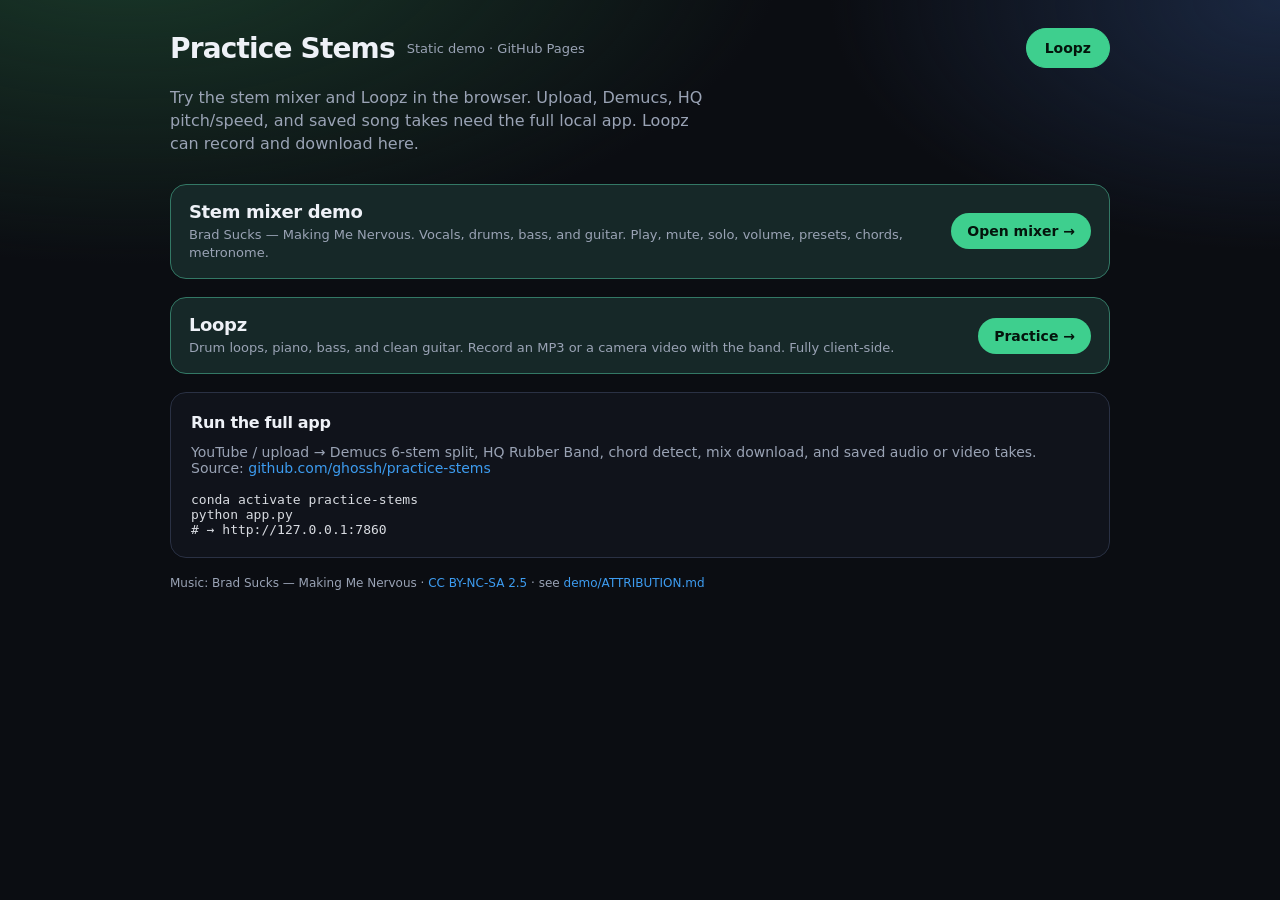
==== commit 03decc72: "Update demo content to feature Brad Sucks' "Making Me Nervous" - Replaced references to "Lost Sky - " ====
--- a/docs/index.html
+++ b/docs/index.html
@@ -21,7 +21,7 @@
     <a class="loopz-home-card" href="player.html">
       <div>
         <strong>Stem mixer demo</strong>
-        <p>Lost Sky — Fearless pt.II (feat. Chris Linton) · NCS. Play, mute, solo, volume, presets, chords, metronome.</p>
+        <p>Brad Sucks — Making Me Nervous. Vocals, drums, bass, and guitar. Play, mute, solo, volume, presets, chords, metronome.</p>
       </div>
       <span class="loopz-home-go">Open mixer →</span>
     </a>
@@ -44,9 +44,8 @@
     </div>
 
     <p class="footer-note">
-      Music: Lost Sky - Fearless pt.II (feat. Chris Linton) [NCS Release] ·
-      provided by <a href="https://ncs.io" target="_blank" rel="noopener">NoCopyrightSounds</a> ·
-      <a href="https://ncs.io/usage-policy" target="_blank" rel="noopener">Usage policy</a> ·
+      Music: Brad Sucks — Making Me Nervous ·
+      <a href="https://creativecommons.org/licenses/by-nc-sa/2.5/" target="_blank" rel="noopener">CC BY-NC-SA 2.5</a> ·
       see <a href="demo/ATTRIBUTION.md">demo/ATTRIBUTION.md</a>
     </p>
   </div>
--- a/docs/static/app.css
+++ b/docs/static/app.css
@@ -819,6 +819,7 @@
 .seek-row input[type="range"] { width: 100%; accent-color: var(--accent); }
 .time { font-size: 12px; color: var(--muted); font-variant-numeric: tabular-nums; }
 
+.activity-row[hidden] { display: none !important; }
 .activity-row {
   display: grid;
   grid-template-columns: 52px 1fr 52px;
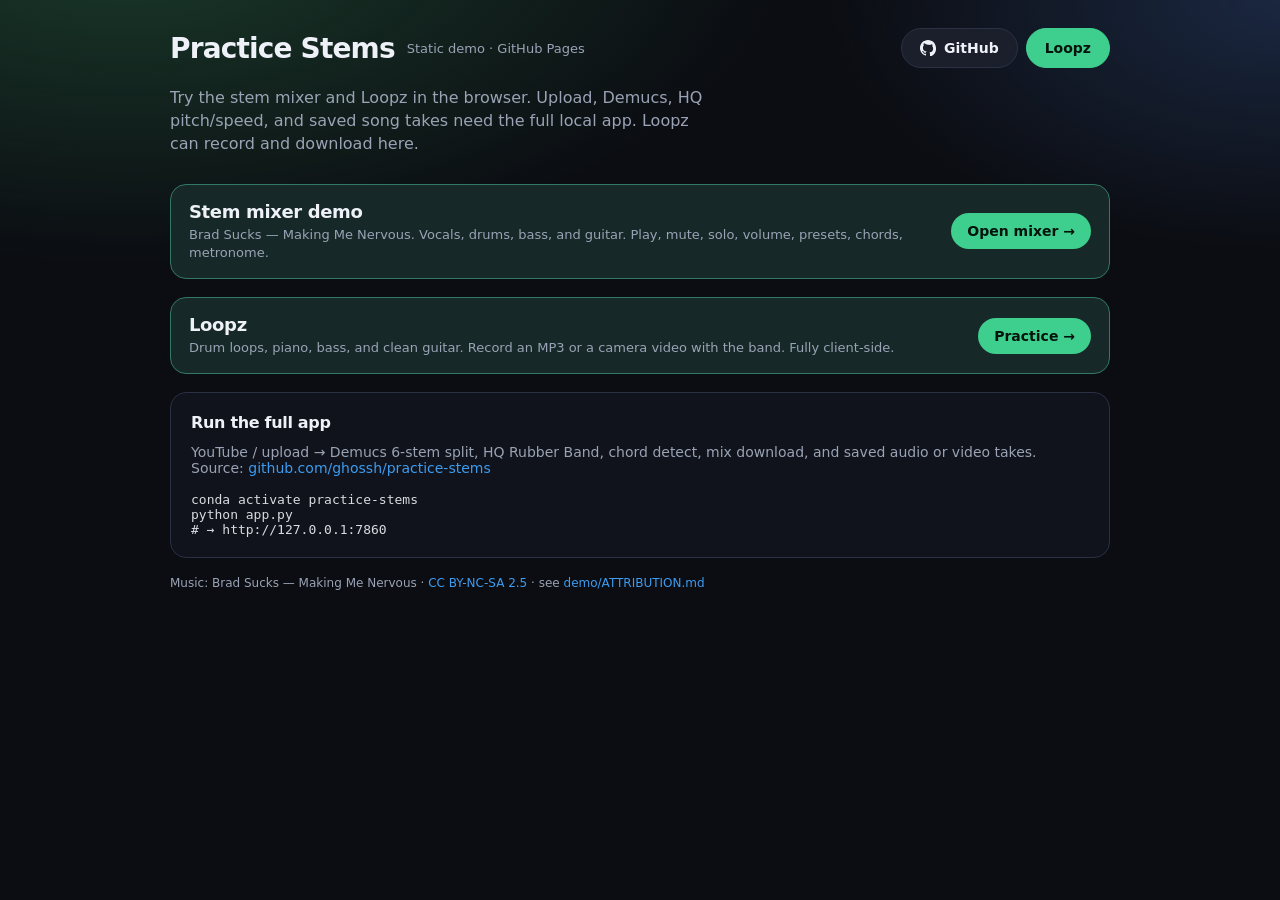
==== commit 56921675: "Refactor brand section in index.html and app.css for improved layout and GitHub integration - Update" ====
--- a/docs/index.html
+++ b/docs/index.html
@@ -12,7 +12,13 @@
     <div class="brand">
       <h1>Practice Stems</h1>
       <span class="tag">Static demo · GitHub Pages</span>
-      <a class="btn primary brand-loopz" href="loopz.html">Loopz</a>
+      <div class="brand-actions">
+        <a class="btn brand-github" href="https://github.com/ghossh/practice-stems" target="_blank" rel="noopener">
+          <svg viewBox="0 0 16 16" width="16" height="16" aria-hidden="true" fill="currentColor"><path d="M8 0C3.58 0 0 3.58 0 8c0 3.54 2.29 6.53 5.47 7.59.4.07.55-.17.55-.38 0-.19-.01-.82-.01-1.49-2.01.37-2.53-.49-2.69-.94-.09-.23-.48-.94-.82-1.13-.28-.15-.68-.52-.01-.53.63-.01 1.08.58 1.23.82.72 1.21 1.87.87 2.33.66.07-.52.28-.87.51-1.07-1.78-.2-3.64-.89-3.64-3.95 0-.87.31-1.59.82-2.15-.08-.2-.36-1.02.08-2.12 0 0 .67-.21 2.2.82A7.68 7.68 0 0 1 8 4.77c.68.003 1.36.092 2 .27 1.53-1.04 2.2-.82 2.2-.82.44 1.1.16 1.92.08 2.12.51.56.82 1.27.82 2.15 0 3.07-1.87 3.75-3.65 3.95.29.25.54.73.54 1.48 0 1.07-.01 1.93-.01 2.2 0 .21.15.46.55.38A8.013 8.013 0 0 0 16 8c0-4.42-3.58-8-8-8z"/></svg>
+          GitHub
+        </a>
+        <a class="btn primary brand-loopz" href="loopz.html">Loopz</a>
+      </div>
     </div>
     <div class="hero">
       <p>Try the stem mixer and Loopz in the browser. Upload, Demucs, HQ pitch/speed, and saved song takes need the full local app. Loopz can record and download here.</p>
--- a/docs/static/app.css
+++ b/docs/static/app.css
@@ -55,12 +55,25 @@
   color: var(--muted);
   font-size: 13px;
 }
+.brand-actions {
+  margin-left: auto;
+  display: flex;
+  align-items: center;
+  gap: 8px;
+}
 .brand-loopz {
-  margin-left: auto;
   text-decoration: none;
 }
 .brand-loopz:hover {
   text-decoration: none;
+}
+.brand-github {
+  display: inline-flex;
+  align-items: center;
+  gap: 8px;
+}
+.brand-github svg {
+  display: block;
 }
 
 .loopz-home-card {
@@ -1385,7 +1398,7 @@
     width: auto;
     flex: 1 1 140px;
   }
-  .brand-loopz {
+  .brand-actions {
     margin-left: 0;
   }
 
